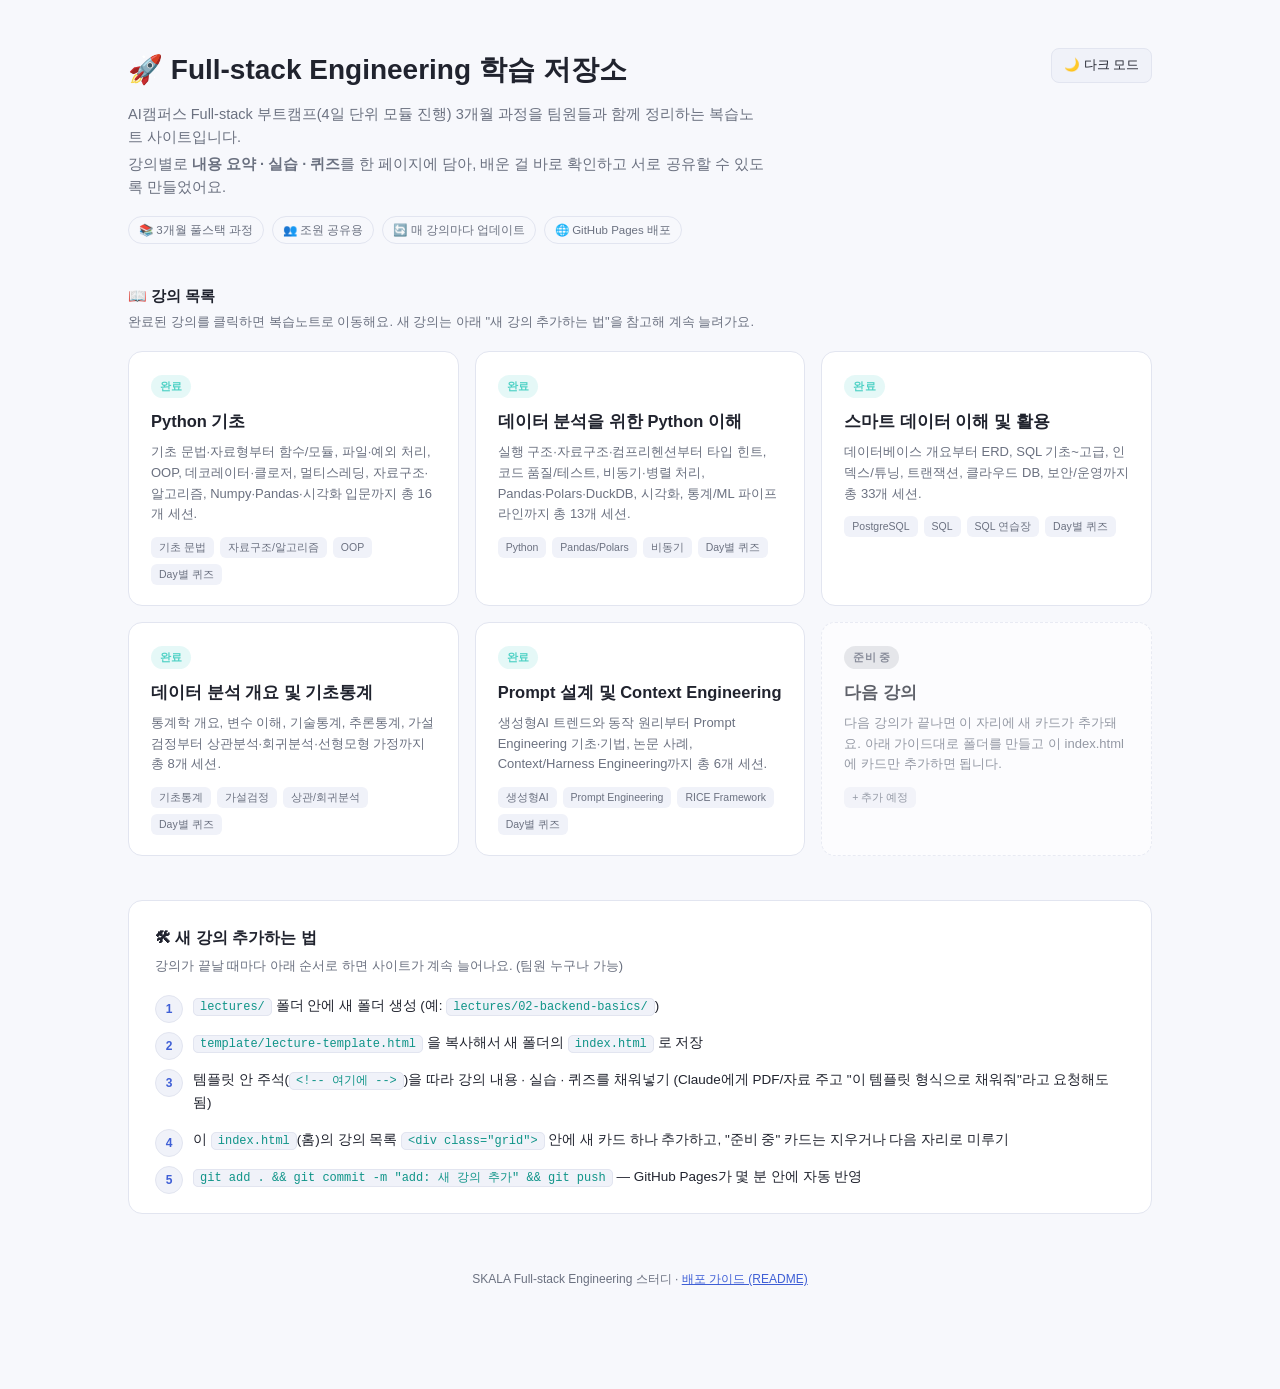
==== index.html @ fbdbaee3 "feat: Prompt 설계 및 Context Engineering 강의(04) 신규 추가 - 새 04번 강의 "Prompt 설계 및 Context Engineering" 추가  " ====
<!DOCTYPE html>
<html lang="ko">
<head>
<meta charset="UTF-8">
<meta name="viewport" content="width=device-width, initial-scale=1.0">
<title>Full-stack Engineering 학습 저장소</title>
<style>
  :root{
    --bg:#0f1117; --panel:#161925; --panel2:#1c2030; --border:#2a2f42;
    --text:#e6e8ef; --muted:#9aa0b4; --accent:#7c9dff; --accent2:#4fd1c5;
    --warn:#f6ad55; --done:#4fd1c5; --wip:#f6ad55; --todo:#5b6072;
  }
  *{box-sizing:border-box;}
  html{scroll-behavior:smooth;}
  body{
    margin:0; font-family:-apple-system,BlinkMacSystemFont,"Apple SD Gothic Neo","Segoe UI",Roboto,"Noto Sans KR",sans-serif;
    background:var(--bg); color:var(--text); line-height:1.6;
  }
  body.light{
    --bg:#f7f8fc; --panel:#ffffff; --panel2:#f0f2f9; --border:#e2e5f0;
    --text:#20232e; --muted:#6b7180; --accent:#3f5fd6; --accent2:#0f9488;
  }
  .wrap{max-width:1080px; margin:0 auto; padding:48px 28px 100px;}
  .top{display:flex; justify-content:space-between; align-items:flex-start; gap:16px; margin-bottom:36px;}
  .theme-btn{
    padding:8px 12px; border-radius:8px; border:1px solid var(--border);
    background:var(--panel2); color:var(--text); font-size:12.5px; cursor:pointer; white-space:nowrap;
  }
  .hero h1{font-size:28px; margin:0 0 10px;}
  .hero p{color:var(--muted); font-size:14.5px; margin:0 0 4px; max-width:640px;}
  .hero .meta{margin-top:16px; display:flex; gap:8px; flex-wrap:wrap;}
  .hero .meta span{font-size:11.5px; padding:4px 10px; border-radius:999px; border:1px solid var(--border); color:var(--muted);}
  .section-title{font-size:15px; font-weight:700; margin:40px 0 4px; display:flex; align-items:center; gap:8px;}
  .section-sub{color:var(--muted); font-size:13px; margin:0 0 18px;}
  .grid{display:grid; grid-template-columns:repeat(auto-fill, minmax(280px,1fr)); gap:16px;}
  .card{
    background:var(--panel); border:1px solid var(--border); border-radius:14px; padding:20px 22px;
    text-decoration:none; color:var(--text); display:block; transition:border-color .15s, transform .15s;
  }
  .card:hover{border-color:var(--accent); transform:translateY(-2px);}
  .card.todo{border-style:dashed; opacity:.7; cursor:default;}
  .card.todo:hover{transform:none; border-color:var(--border);}
  .card .status{
    display:inline-block; font-size:10.5px; font-weight:700; padding:3px 9px; border-radius:999px;
    margin-bottom:10px; letter-spacing:.02em;
  }
  .status.done{background:rgba(79,209,197,.15); color:var(--done);}
  .status.wip{background:rgba(246,173,85,.15); color:var(--wip);}
  .status.todo{background:rgba(91,96,114,.2); color:var(--todo);}
  .card h3{font-size:16.5px; margin:0 0 8px;}
  .card p{font-size:13px; color:var(--muted); margin:0 0 12px; line-height:1.6;}
  .card .tags{display:flex; gap:6px; flex-wrap:wrap;}
  .card .tags span{font-size:10.5px; padding:2px 8px; border-radius:6px; background:var(--panel2); color:var(--muted);}
  .howto{
    background:var(--panel); border:1px solid var(--border); border-radius:14px; padding:24px 26px; margin-top:44px;
  }
  .howto h2{font-size:16px; margin:0 0 6px;}
  .howto p.lead{color:var(--muted); font-size:13px; margin:0 0 18px;}
  .steps{counter-reset:step; list-style:none; padding:0; margin:0; display:grid; gap:14px;}
  .steps li{
    counter-increment:step; position:relative; padding-left:38px; font-size:13.5px; line-height:1.7;
  }
  .steps li::before{
    content:counter(step); position:absolute; left:0; top:0; width:26px; height:26px; border-radius:50%;
    background:var(--panel2); border:1px solid var(--border); color:var(--accent); font-weight:700;
    font-size:12px; display:flex; align-items:center; justify-content:center;
  }
  .steps code{
    background:var(--panel2); border:1px solid var(--border); border-radius:5px; padding:1px 6px;
    font-family:"SF Mono",Menlo,Consolas,monospace; font-size:12px; color:var(--accent2);
  }
  footer{margin-top:56px; color:var(--muted); font-size:12px; text-align:center;}
  footer a{color:var(--accent);}
</style>
</head>
<body class="light">
<div class="wrap">
  <div class="top">
    <div class="hero">
      <h1>🚀 Full-stack Engineering 학습 저장소</h1>
      <p>AI캠퍼스 Full-stack 부트캠프(4일 단위 모듈 진행) 3개월 과정을 팀원들과 함께 정리하는 복습노트 사이트입니다.</p>
      <p>강의별로 <b>내용 요약 · 실습 · 퀴즈</b>를 한 페이지에 담아, 배운 걸 바로 확인하고 서로 공유할 수 있도록 만들었어요.</p>
      <div class="meta">
        <span>📚 3개월 풀스택 과정</span>
        <span>👥 조원 공유용</span>
        <span>🔄 매 강의마다 업데이트</span>
        <span>🌐 GitHub Pages 배포</span>
      </div>
    </div>
    <button class="theme-btn" id="themeBtn">🌙 다크 모드</button>
  </div>

  <div class="section-title">📖 강의 목록</div>
  <p class="section-sub">완료된 강의를 클릭하면 복습노트로 이동해요. 새 강의는 아래 "새 강의 추가하는 법"을 참고해 계속 늘려가요.</p>
  <div class="grid">
    <a class="card" href="lectures/00-python-basics/index.html">
      <span class="status done">완료</span>
      <h3>Python 기초</h3>
      <p>기초 문법·자료형부터 함수/모듈, 파일·예외 처리, OOP, 데코레이터·클로저, 멀티스레딩, 자료구조·알고리즘, Numpy·Pandas·시각화 입문까지 총 16개 세션.</p>
      <div class="tags">
        <span>기초 문법</span><span>자료구조/알고리즘</span><span>OOP</span><span>Day별 퀴즈</span>
      </div>
    </a>
    <a class="card" href="lectures/01-python-data-analysis/index.html">
      <span class="status done">완료</span>
      <h3>데이터 분석을 위한 Python 이해</h3>
      <p>실행 구조·자료구조·컴프리헨션부터 타입 힌트, 코드 품질/테스트, 비동기·병렬 처리, Pandas·Polars·DuckDB, 시각화, 통계/ML 파이프라인까지 총 13개 세션.</p>
      <div class="tags">
        <span>Python</span><span>Pandas/Polars</span><span>비동기</span><span>Day별 퀴즈</span>
      </div>
    </a>
    <a class="card" href="lectures/02-smart-data/index.html">
      <span class="status done">완료</span>
      <h3>스마트 데이터 이해 및 활용</h3>
      <p>데이터베이스 개요부터 ERD, SQL 기초~고급, 인덱스/튜닝, 트랜잭션, 클라우드 DB, 보안/운영까지 총 33개 세션.</p>
      <div class="tags">
        <span>PostgreSQL</span><span>SQL</span><span>SQL 연습장</span><span>Day별 퀴즈</span>
      </div>
    </a>
    <a class="card" href="lectures/03-basic-statistics/index.html">
      <span class="status done">완료</span>
      <h3>데이터 분석 개요 및 기초통계</h3>
      <p>통계학 개요, 변수 이해, 기술통계, 추론통계, 가설검정부터 상관분석·회귀분석·선형모형 가정까지 총 8개 세션.</p>
      <div class="tags">
        <span>기초통계</span><span>가설검정</span><span>상관/회귀분석</span><span>Day별 퀴즈</span>
      </div>
    </a>
    <a class="card" href="lectures/04-prompt-engineering/index.html">
      <span class="status done">완료</span>
      <h3>Prompt 설계 및 Context Engineering</h3>
      <p>생성형AI 트렌드와 동작 원리부터 Prompt Engineering 기초·기법, 논문 사례, Context/Harness Engineering까지 총 6개 세션.</p>
      <div class="tags">
        <span>생성형AI</span><span>Prompt Engineering</span><span>RICE Framework</span><span>Day별 퀴즈</span>
      </div>
    </a>
    <div class="card todo">
      <span class="status todo">준비 중</span>
      <h3>다음 강의</h3>
      <p>다음 강의가 끝나면 이 자리에 새 카드가 추가돼요. 아래 가이드대로 폴더를 만들고 이 index.html에 카드만 추가하면 됩니다.</p>
      <div class="tags"><span>+ 추가 예정</span></div>
    </div>
  </div>

  <div class="howto" id="howto">
    <h2>🛠 새 강의 추가하는 법</h2>
    <p class="lead">강의가 끝날 때마다 아래 순서로 하면 사이트가 계속 늘어나요. (팀원 누구나 가능)</p>
    <ol class="steps">
      <li><code>lectures/</code> 폴더 안에 새 폴더 생성 (예: <code>lectures/02-backend-basics/</code>)</li>
      <li><code>template/lecture-template.html</code> 을 복사해서 새 폴더의 <code>index.html</code> 로 저장</li>
      <li>템플릿 안 주석(<code>&lt;!-- 여기에 --&gt;</code>)을 따라 강의 내용 · 실습 · 퀴즈를 채워넣기 (Claude에게 PDF/자료 주고 "이 템플릿 형식으로 채워줘"라고 요청해도 됨)</li>
      <li>이 <code>index.html</code>(홈)의 강의 목록 <code>&lt;div class="grid"&gt;</code> 안에 새 카드 하나 추가하고, "준비 중" 카드는 지우거나 다음 자리로 미루기</li>
      <li><code>git add . &amp;&amp; git commit -m "add: 새 강의 추가" &amp;&amp; git push</code> — GitHub Pages가 몇 분 안에 자동 반영</li>
    </ol>
  </div>

  <footer>SKALA Full-stack Engineering 스터디 · <a href="README.md">배포 가이드 (README)</a></footer>
</div>
<script>
  const themeBtn = document.getElementById('themeBtn');
  themeBtn.addEventListener('click', ()=>{
    document.body.classList.toggle('light');
    themeBtn.textContent = document.body.classList.contains('light') ? '🌙 다크 모드' : '☀ 라이트 모드';
  });
</script>
</body>
</html>
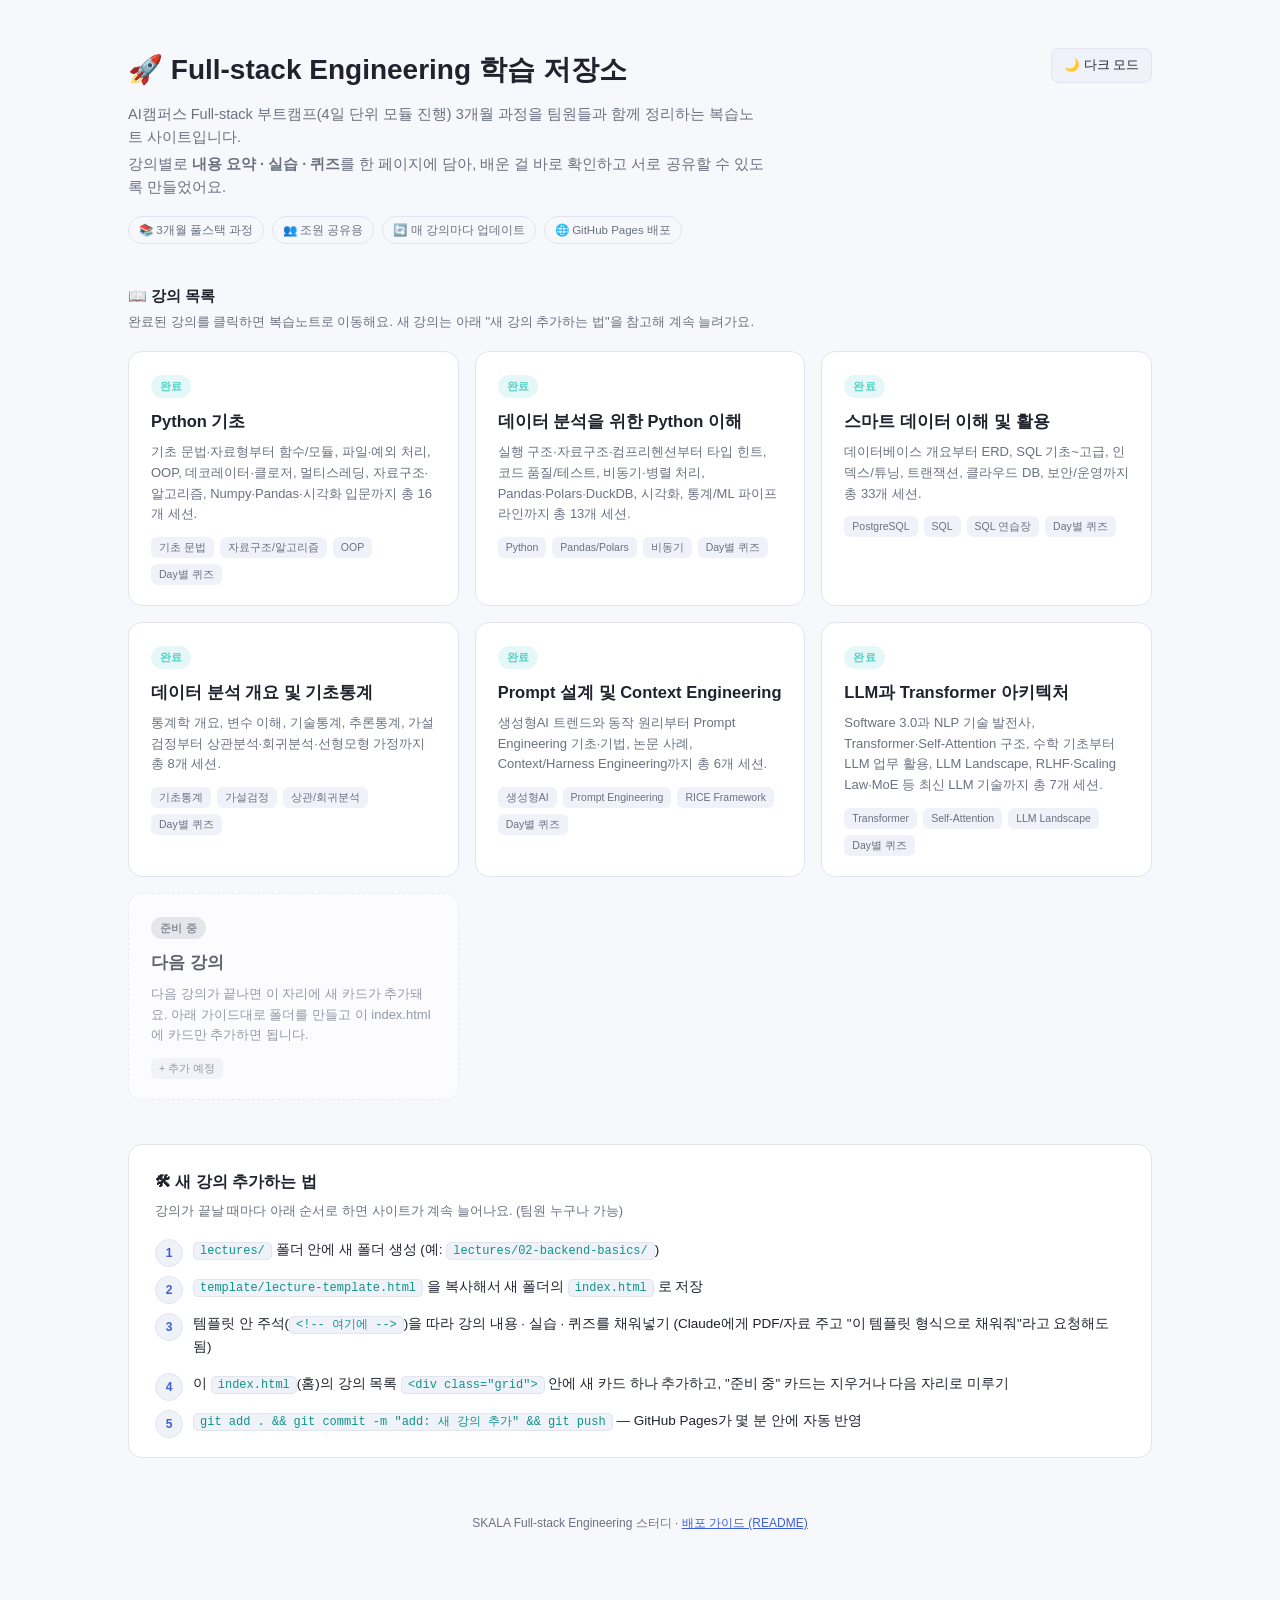
==== commit 5a092b17: "feat: LLM과 Transformer 아키텍처 강의(05) 신규 추가 Day1(Software 3.0/NLP 발전사/Transformer 수학 기초/Transformer 구조)" ====
--- a/index.html
+++ b/index.html
@@ -133,6 +133,14 @@
         <span>생성형AI</span><span>Prompt Engineering</span><span>RICE Framework</span><span>Day별 퀴즈</span>
       </div>
     </a>
+    <a class="card" href="lectures/05-llm-transformer/index.html">
+      <span class="status done">완료</span>
+      <h3>LLM과 Transformer 아키텍처</h3>
+      <p>Software 3.0과 NLP 기술 발전사, Transformer·Self-Attention 구조, 수학 기초부터 LLM 업무 활용, LLM Landscape, RLHF·Scaling Law·MoE 등 최신 LLM 기술까지 총 7개 세션.</p>
+      <div class="tags">
+        <span>Transformer</span><span>Self-Attention</span><span>LLM Landscape</span><span>Day별 퀴즈</span>
+      </div>
+    </a>
     <div class="card todo">
       <span class="status todo">준비 중</span>
       <h3>다음 강의</h3>
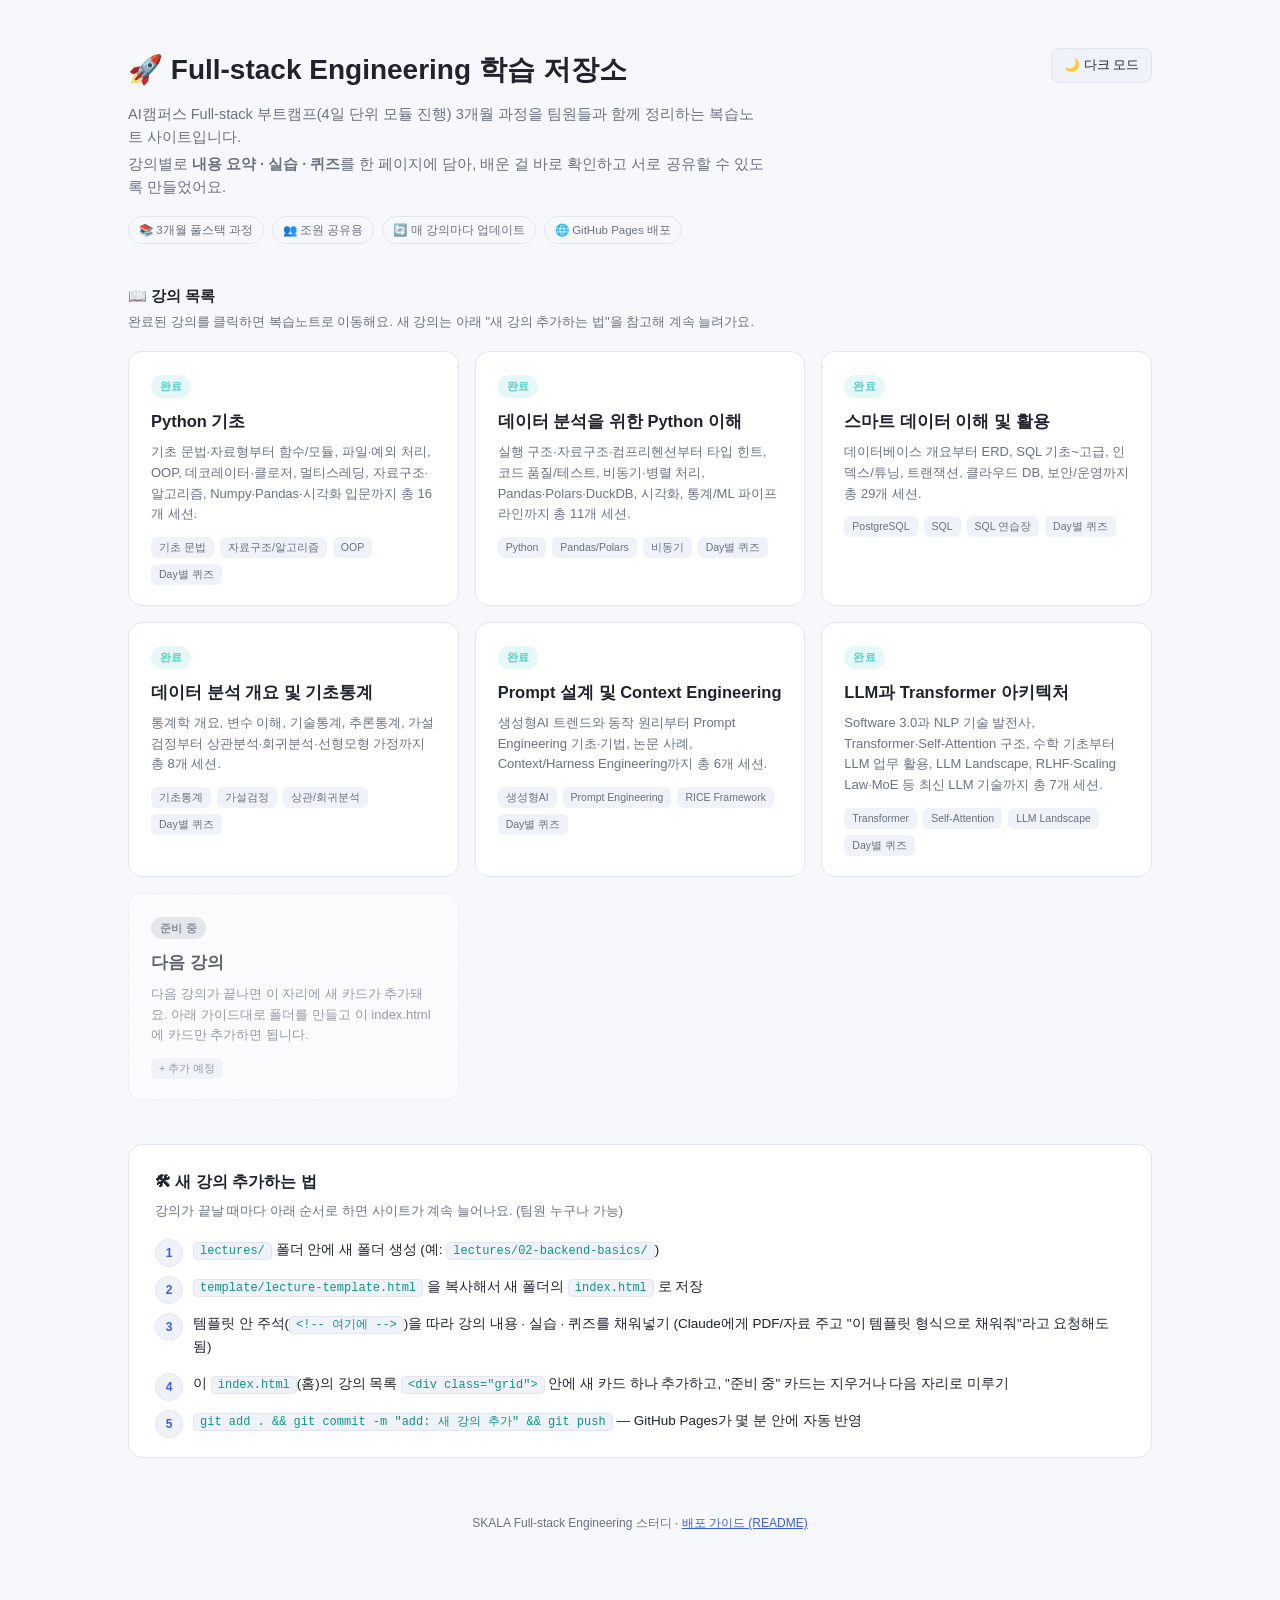
==== commit a98d36f2: "docs: 강의 01·02 저작권 리스크 정리 - 종합실습 섹션 삭제(01: 2개, 02: 4개) 및 섹션 번호 재정렬 - 과목 마무리 퀴즈 20문항(01·02 각각) 유형·문구 " ====
--- a/index.html
+++ b/index.html
@@ -104,7 +104,7 @@
     <a class="card" href="lectures/01-python-data-analysis/index.html">
       <span class="status done">완료</span>
       <h3>데이터 분석을 위한 Python 이해</h3>
-      <p>실행 구조·자료구조·컴프리헨션부터 타입 힌트, 코드 품질/테스트, 비동기·병렬 처리, Pandas·Polars·DuckDB, 시각화, 통계/ML 파이프라인까지 총 13개 세션.</p>
+      <p>실행 구조·자료구조·컴프리헨션부터 타입 힌트, 코드 품질/테스트, 비동기·병렬 처리, Pandas·Polars·DuckDB, 시각화, 통계/ML 파이프라인까지 총 11개 세션.</p>
       <div class="tags">
         <span>Python</span><span>Pandas/Polars</span><span>비동기</span><span>Day별 퀴즈</span>
       </div>
@@ -112,7 +112,7 @@
     <a class="card" href="lectures/02-smart-data/index.html">
       <span class="status done">완료</span>
       <h3>스마트 데이터 이해 및 활용</h3>
-      <p>데이터베이스 개요부터 ERD, SQL 기초~고급, 인덱스/튜닝, 트랜잭션, 클라우드 DB, 보안/운영까지 총 33개 세션.</p>
+      <p>데이터베이스 개요부터 ERD, SQL 기초~고급, 인덱스/튜닝, 트랜잭션, 클라우드 DB, 보안/운영까지 총 29개 세션.</p>
       <div class="tags">
         <span>PostgreSQL</span><span>SQL</span><span>SQL 연습장</span><span>Day별 퀴즈</span>
       </div>
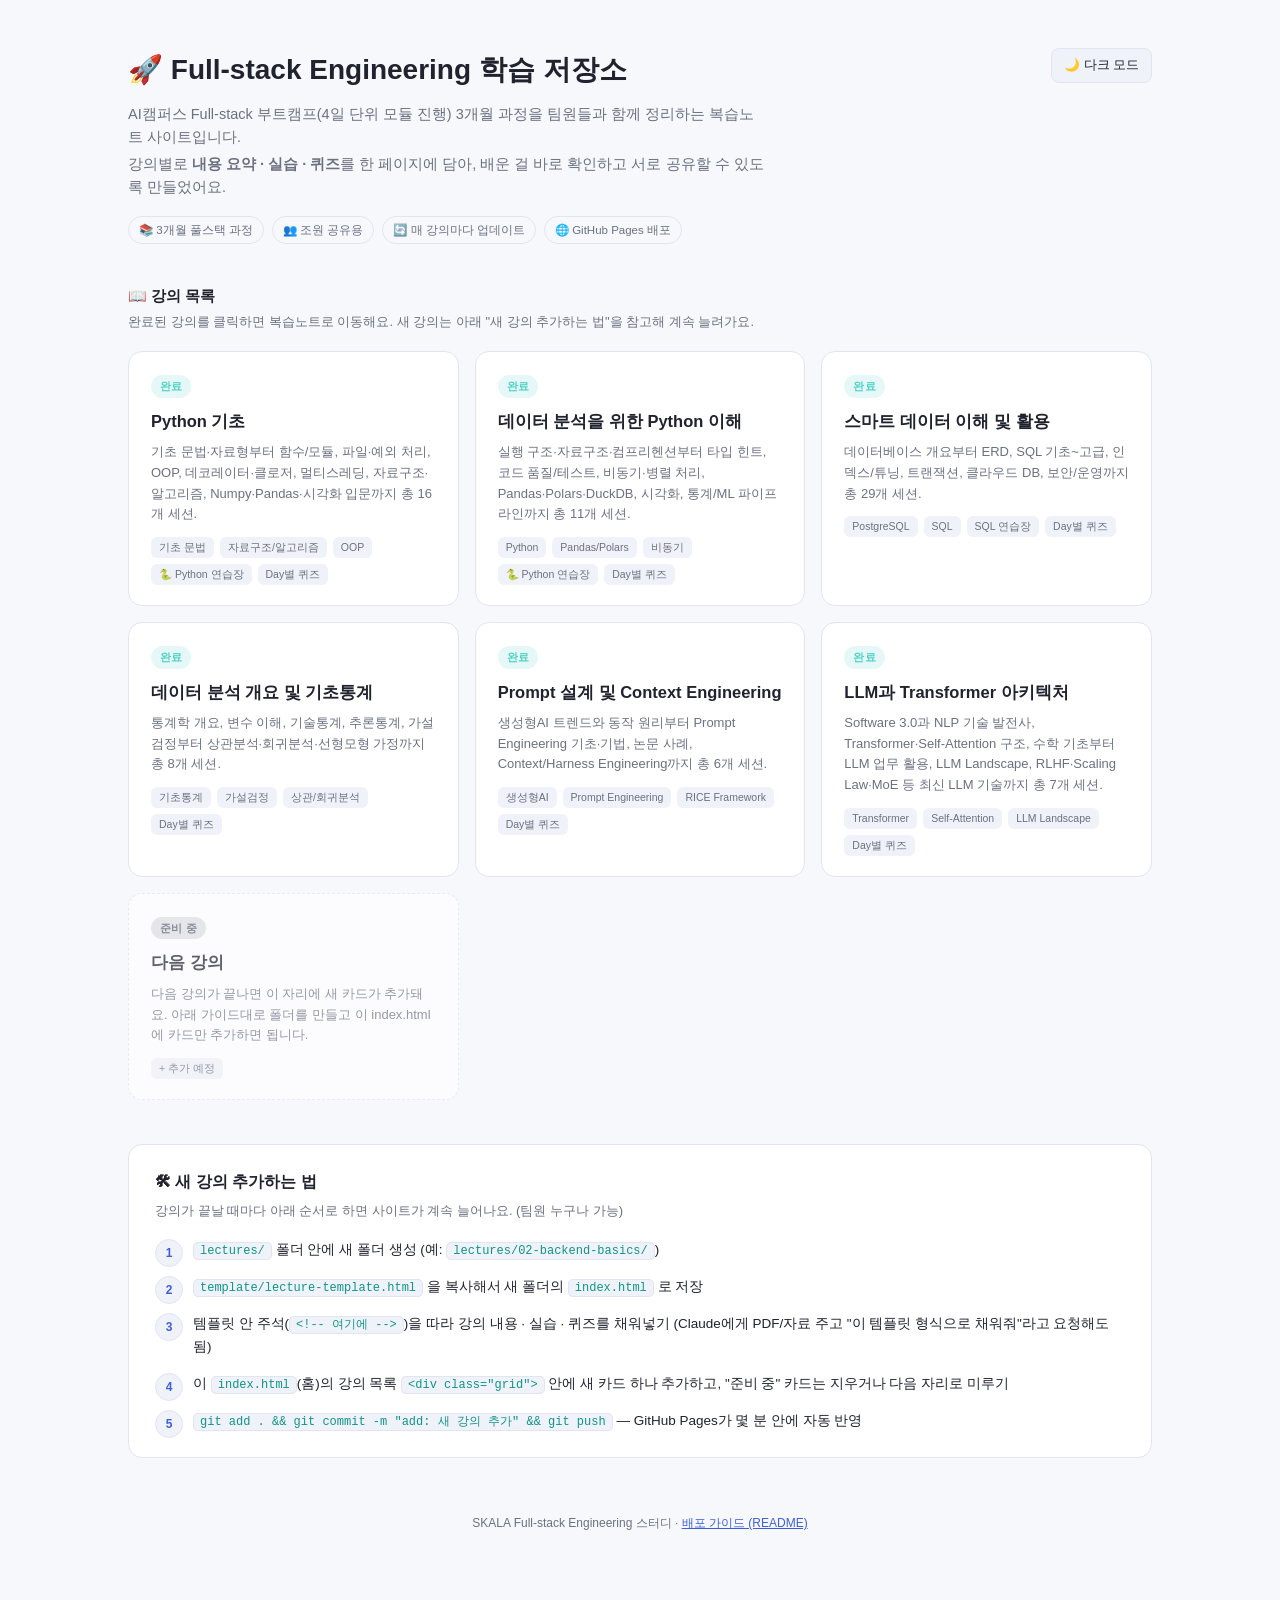
==== commit a5cb1733: "feat: 00·01 강의에 브라우저 실행형 Python 연습장 추가 - Pyodide 기반 실습장(코드 편집기 + 실행 버튼 + 결과창) 신규 구현 - 본문 코드 예제마다 "▶ " ====
--- a/index.html
+++ b/index.html
@@ -98,7 +98,7 @@
       <h3>Python 기초</h3>
       <p>기초 문법·자료형부터 함수/모듈, 파일·예외 처리, OOP, 데코레이터·클로저, 멀티스레딩, 자료구조·알고리즘, Numpy·Pandas·시각화 입문까지 총 16개 세션.</p>
       <div class="tags">
-        <span>기초 문법</span><span>자료구조/알고리즘</span><span>OOP</span><span>Day별 퀴즈</span>
+        <span>기초 문법</span><span>자료구조/알고리즘</span><span>OOP</span><span>🐍 Python 연습장</span><span>Day별 퀴즈</span>
       </div>
     </a>
     <a class="card" href="lectures/01-python-data-analysis/index.html">
@@ -106,7 +106,7 @@
       <h3>데이터 분석을 위한 Python 이해</h3>
       <p>실행 구조·자료구조·컴프리헨션부터 타입 힌트, 코드 품질/테스트, 비동기·병렬 처리, Pandas·Polars·DuckDB, 시각화, 통계/ML 파이프라인까지 총 11개 세션.</p>
       <div class="tags">
-        <span>Python</span><span>Pandas/Polars</span><span>비동기</span><span>Day별 퀴즈</span>
+        <span>Python</span><span>Pandas/Polars</span><span>비동기</span><span>🐍 Python 연습장</span><span>Day별 퀴즈</span>
       </div>
     </a>
     <a class="card" href="lectures/02-smart-data/index.html">
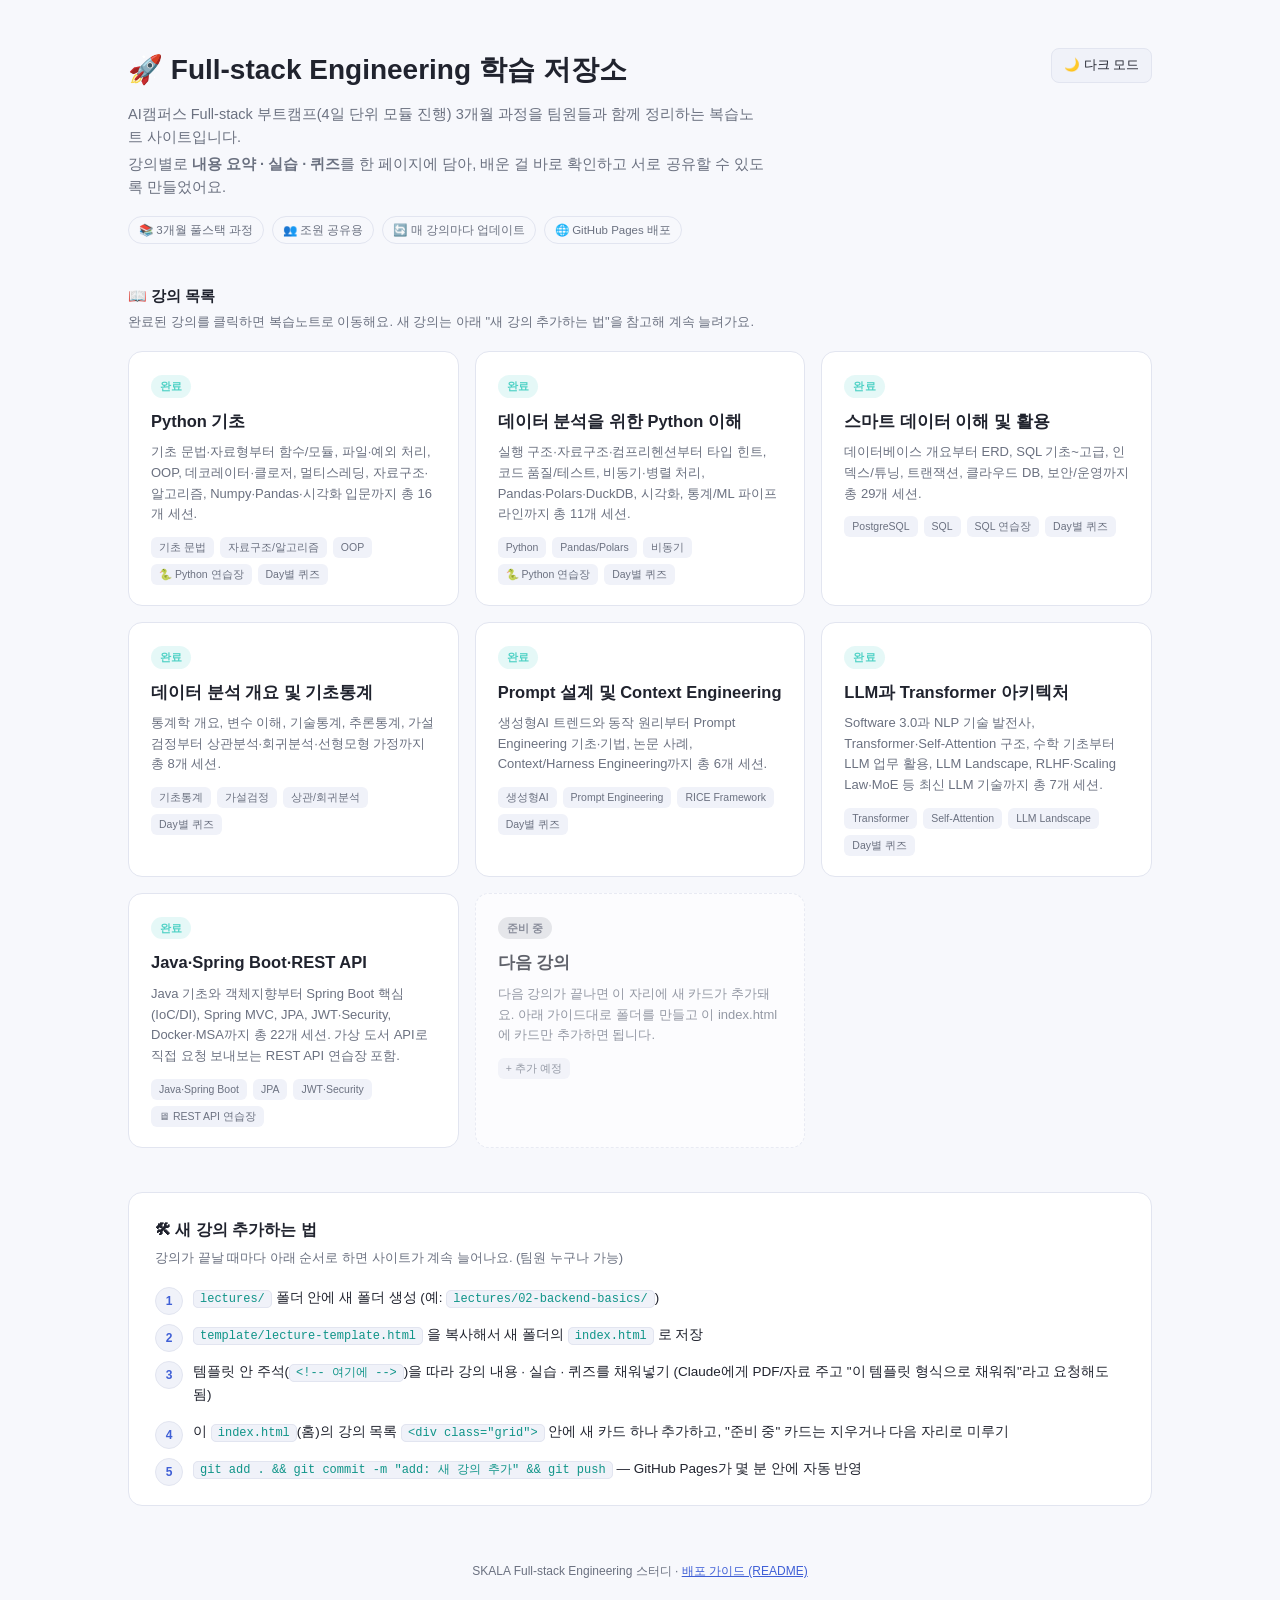
==== commit 5da2b5d8: "feat: Java·Spring Boot·REST API 강의(06) 신규 추가 Day1~5 총 22개 세션(Java 기초/객체지향, Spring Boot 핵심(IoC/DI), S" ====
--- a/index.html
+++ b/index.html
@@ -141,6 +141,14 @@
         <span>Transformer</span><span>Self-Attention</span><span>LLM Landscape</span><span>Day별 퀴즈</span>
       </div>
     </a>
+    <a class="card" href="lectures/06-springboot-restapi/index.html">
+      <span class="status done">완료</span>
+      <h3>Java·Spring Boot·REST API</h3>
+      <p>Java 기초와 객체지향부터 Spring Boot 핵심(IoC/DI), Spring MVC, JPA, JWT·Security, Docker·MSA까지 총 22개 세션. 가상 도서 API로 직접 요청 보내보는 REST API 연습장 포함.</p>
+      <div class="tags">
+        <span>Java·Spring Boot</span><span>JPA</span><span>JWT·Security</span><span>🖥 REST API 연습장</span>
+      </div>
+    </a>
     <div class="card todo">
       <span class="status todo">준비 중</span>
       <h3>다음 강의</h3>
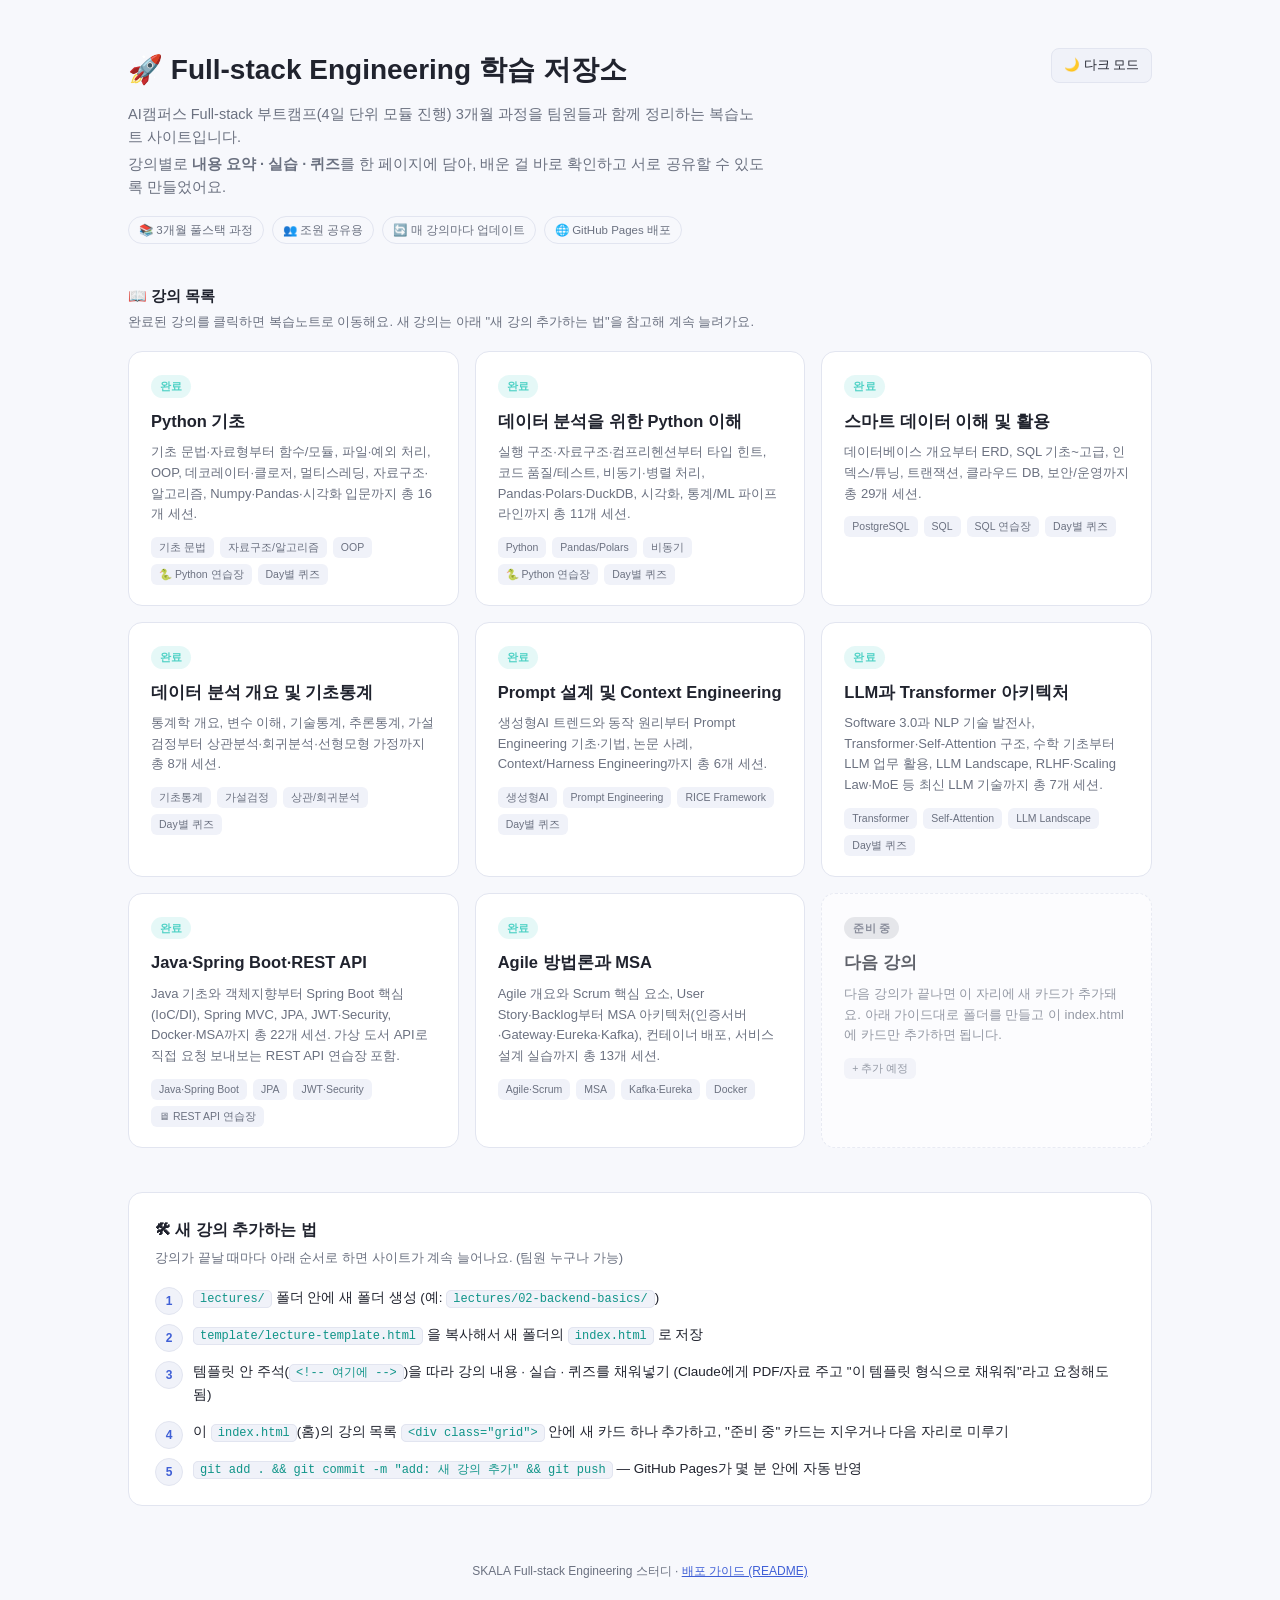
==== commit 5ad43e70: "feat: Agile 방법론과 MSA 강의(07) 신규 추가 Day1~3 총 13개 세션(Agile/Scrum, MSA 아키텍처 핵심, 서비스 설계 실습)과 Day별 확인 퀴즈 2" ====
--- a/index.html
+++ b/index.html
@@ -149,6 +149,14 @@
         <span>Java·Spring Boot</span><span>JPA</span><span>JWT·Security</span><span>🖥 REST API 연습장</span>
       </div>
     </a>
+    <a class="card" href="lectures/07-agile-msa/index.html">
+      <span class="status done">완료</span>
+      <h3>Agile 방법론과 MSA</h3>
+      <p>Agile 개요와 Scrum 핵심 요소, User Story·Backlog부터 MSA 아키텍처(인증서버·Gateway·Eureka·Kafka), 컨테이너 배포, 서비스 설계 실습까지 총 13개 세션.</p>
+      <div class="tags">
+        <span>Agile·Scrum</span><span>MSA</span><span>Kafka·Eureka</span><span>Docker</span>
+      </div>
+    </a>
     <div class="card todo">
       <span class="status todo">준비 중</span>
       <h3>다음 강의</h3>
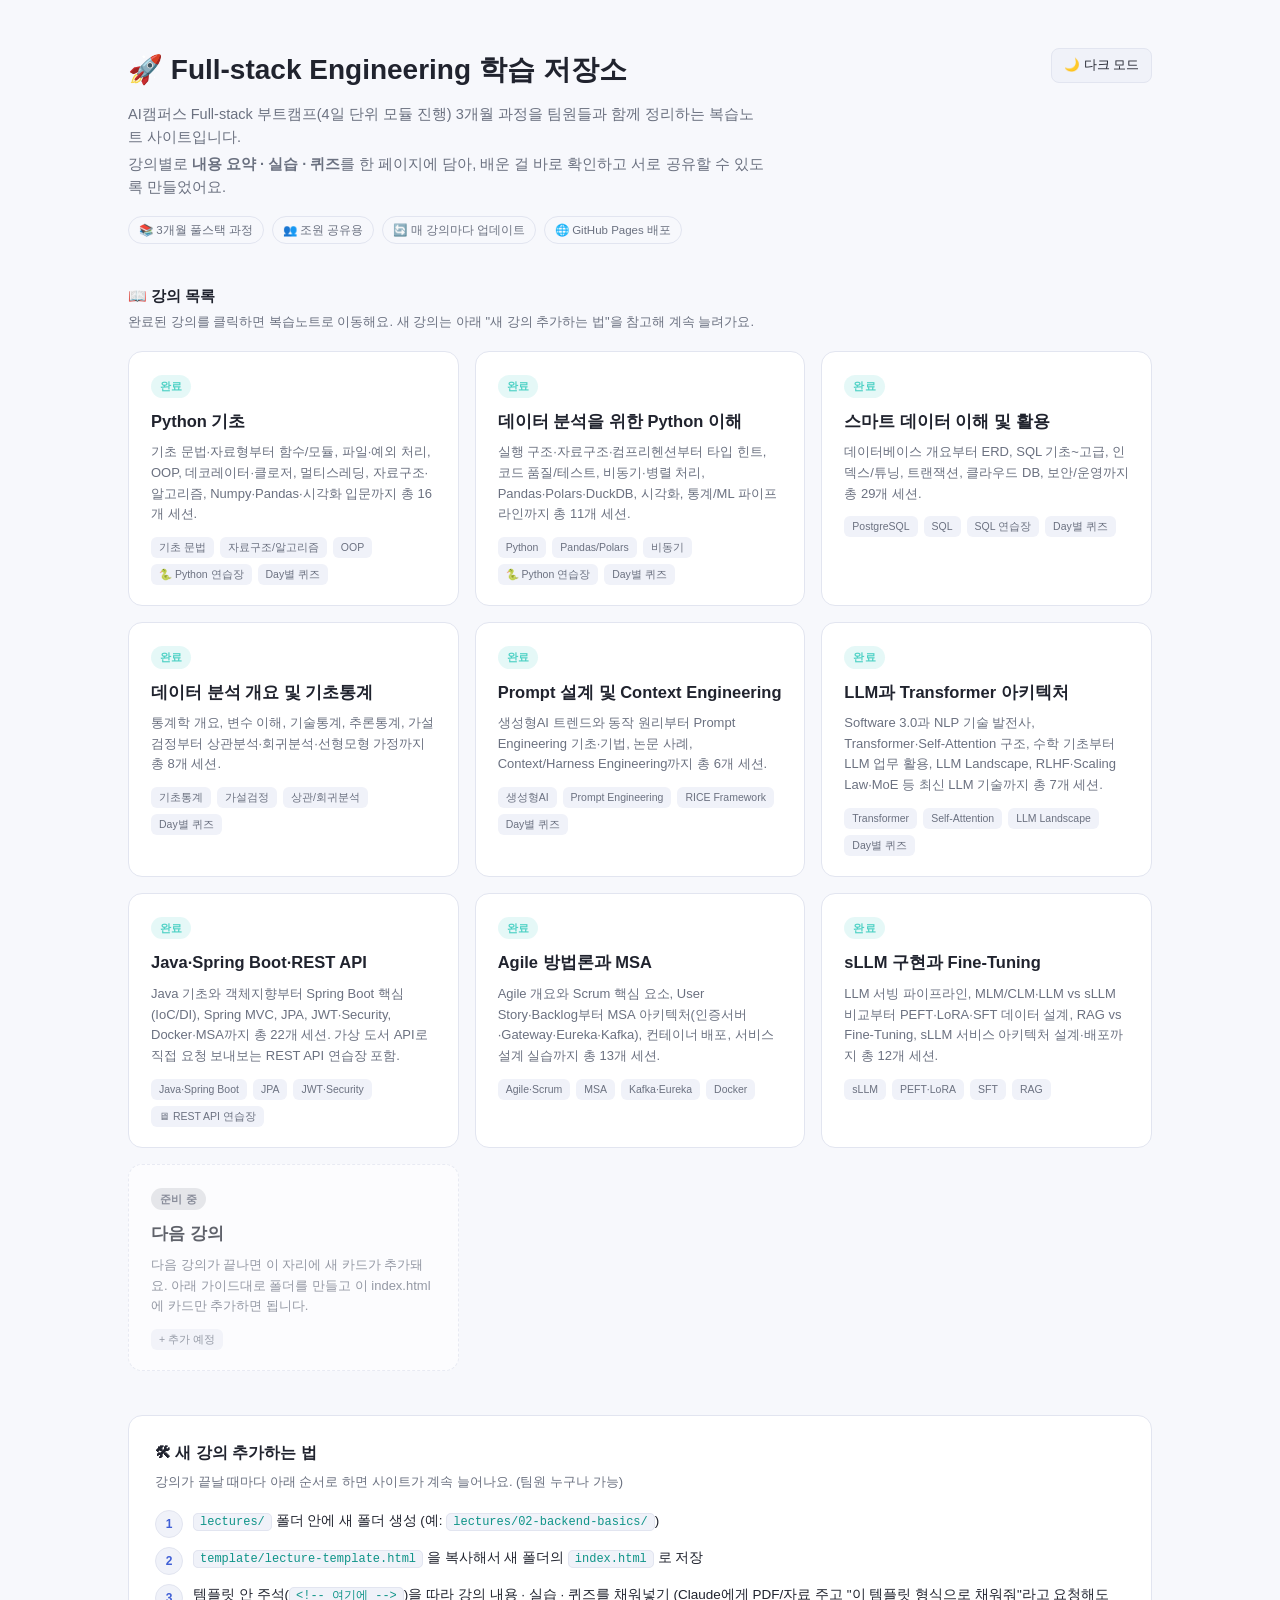
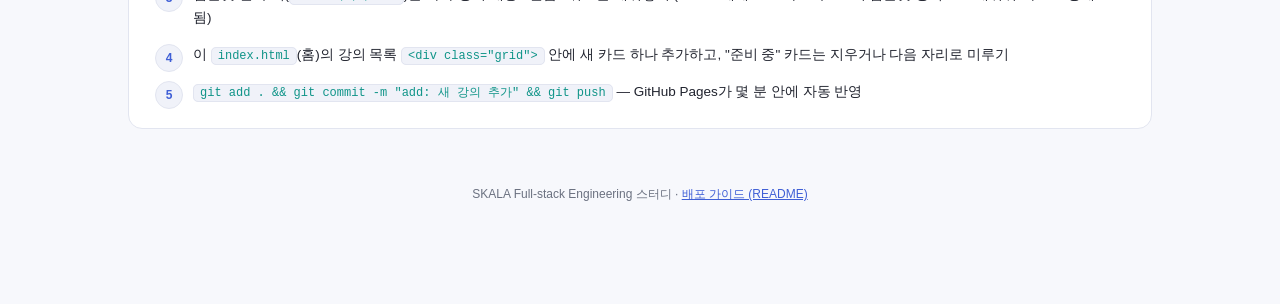
==== commit dff178b6: "feat: sLLM 구현과 Fine-Tuning 강의(08) 신규 추가 Day1~2 총 12개 세션(LLM 파이프라인, MLM/CLM, LLM vs sLLM, PEFT·LoRA 기" ====
--- a/index.html
+++ b/index.html
@@ -157,6 +157,14 @@
         <span>Agile·Scrum</span><span>MSA</span><span>Kafka·Eureka</span><span>Docker</span>
       </div>
     </a>
+    <a class="card" href="lectures/08-sllm-finetuning/index.html">
+      <span class="status done">완료</span>
+      <h3>sLLM 구현과 Fine-Tuning</h3>
+      <p>LLM 서빙 파이프라인, MLM/CLM·LLM vs sLLM 비교부터 PEFT·LoRA·SFT 데이터 설계, RAG vs Fine-Tuning, sLLM 서비스 아키텍처 설계·배포까지 총 12개 세션.</p>
+      <div class="tags">
+        <span>sLLM</span><span>PEFT·LoRA</span><span>SFT</span><span>RAG</span>
+      </div>
+    </a>
     <div class="card todo">
       <span class="status todo">준비 중</span>
       <h3>다음 강의</h3>
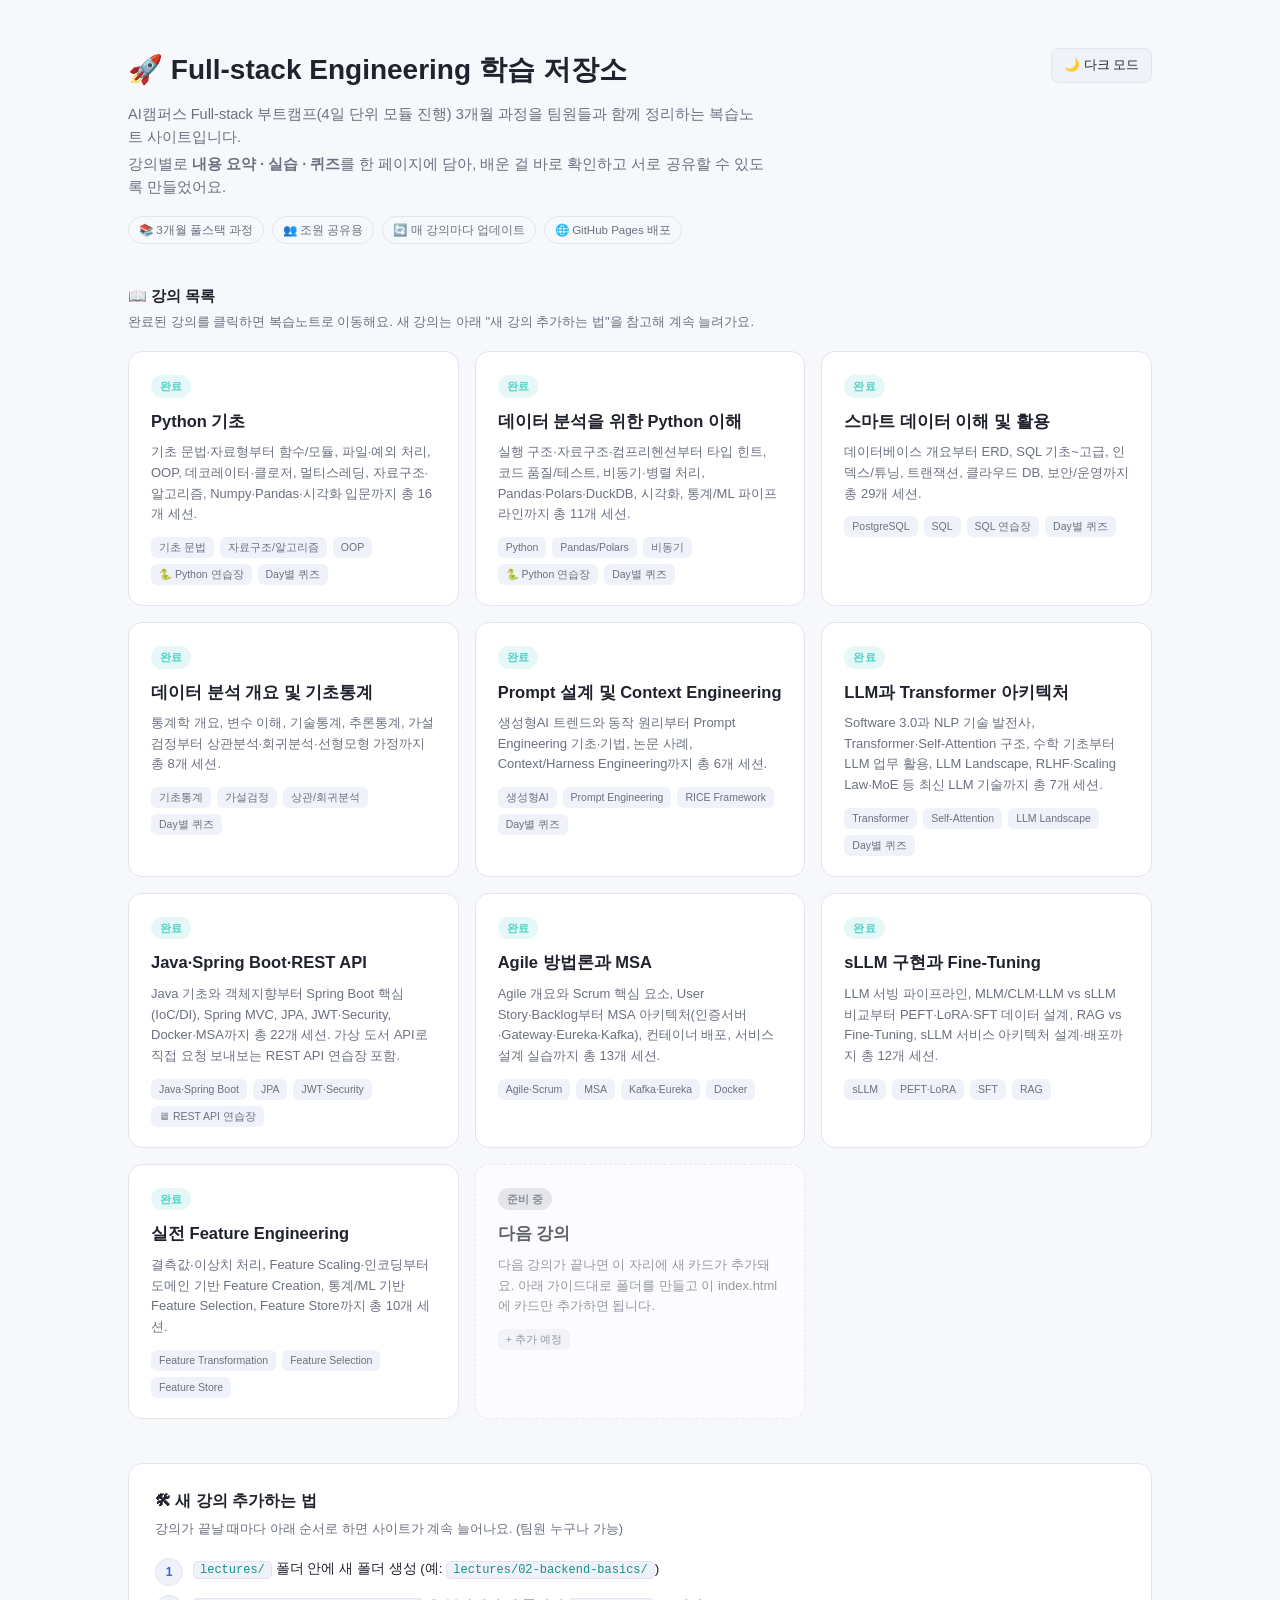
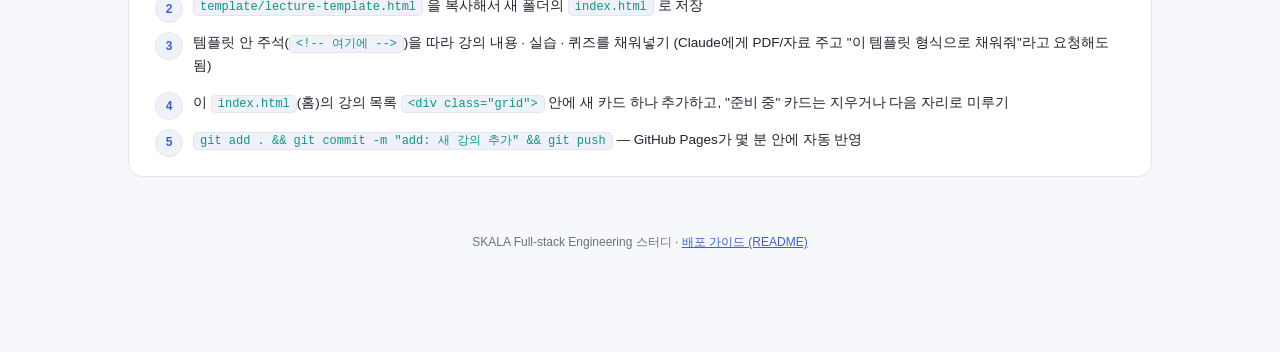
==== commit da626f0c: "feat: 실전 Feature Engineering 강의(09) 신규 추가 Day1~2 총 10개 세션(결측값/이상치 처리, Feature Scaling·인코딩, Feature C" ====
--- a/index.html
+++ b/index.html
@@ -163,6 +163,14 @@
       <p>LLM 서빙 파이프라인, MLM/CLM·LLM vs sLLM 비교부터 PEFT·LoRA·SFT 데이터 설계, RAG vs Fine-Tuning, sLLM 서비스 아키텍처 설계·배포까지 총 12개 세션.</p>
       <div class="tags">
         <span>sLLM</span><span>PEFT·LoRA</span><span>SFT</span><span>RAG</span>
+      </div>
+    </a>
+    <a class="card" href="lectures/09-feature-engineering/index.html">
+      <span class="status done">완료</span>
+      <h3>실전 Feature Engineering</h3>
+      <p>결측값·이상치 처리, Feature Scaling·인코딩부터 도메인 기반 Feature Creation, 통계/ML 기반 Feature Selection, Feature Store까지 총 10개 세션.</p>
+      <div class="tags">
+        <span>Feature Transformation</span><span>Feature Selection</span><span>Feature Store</span>
       </div>
     </a>
     <div class="card todo">
